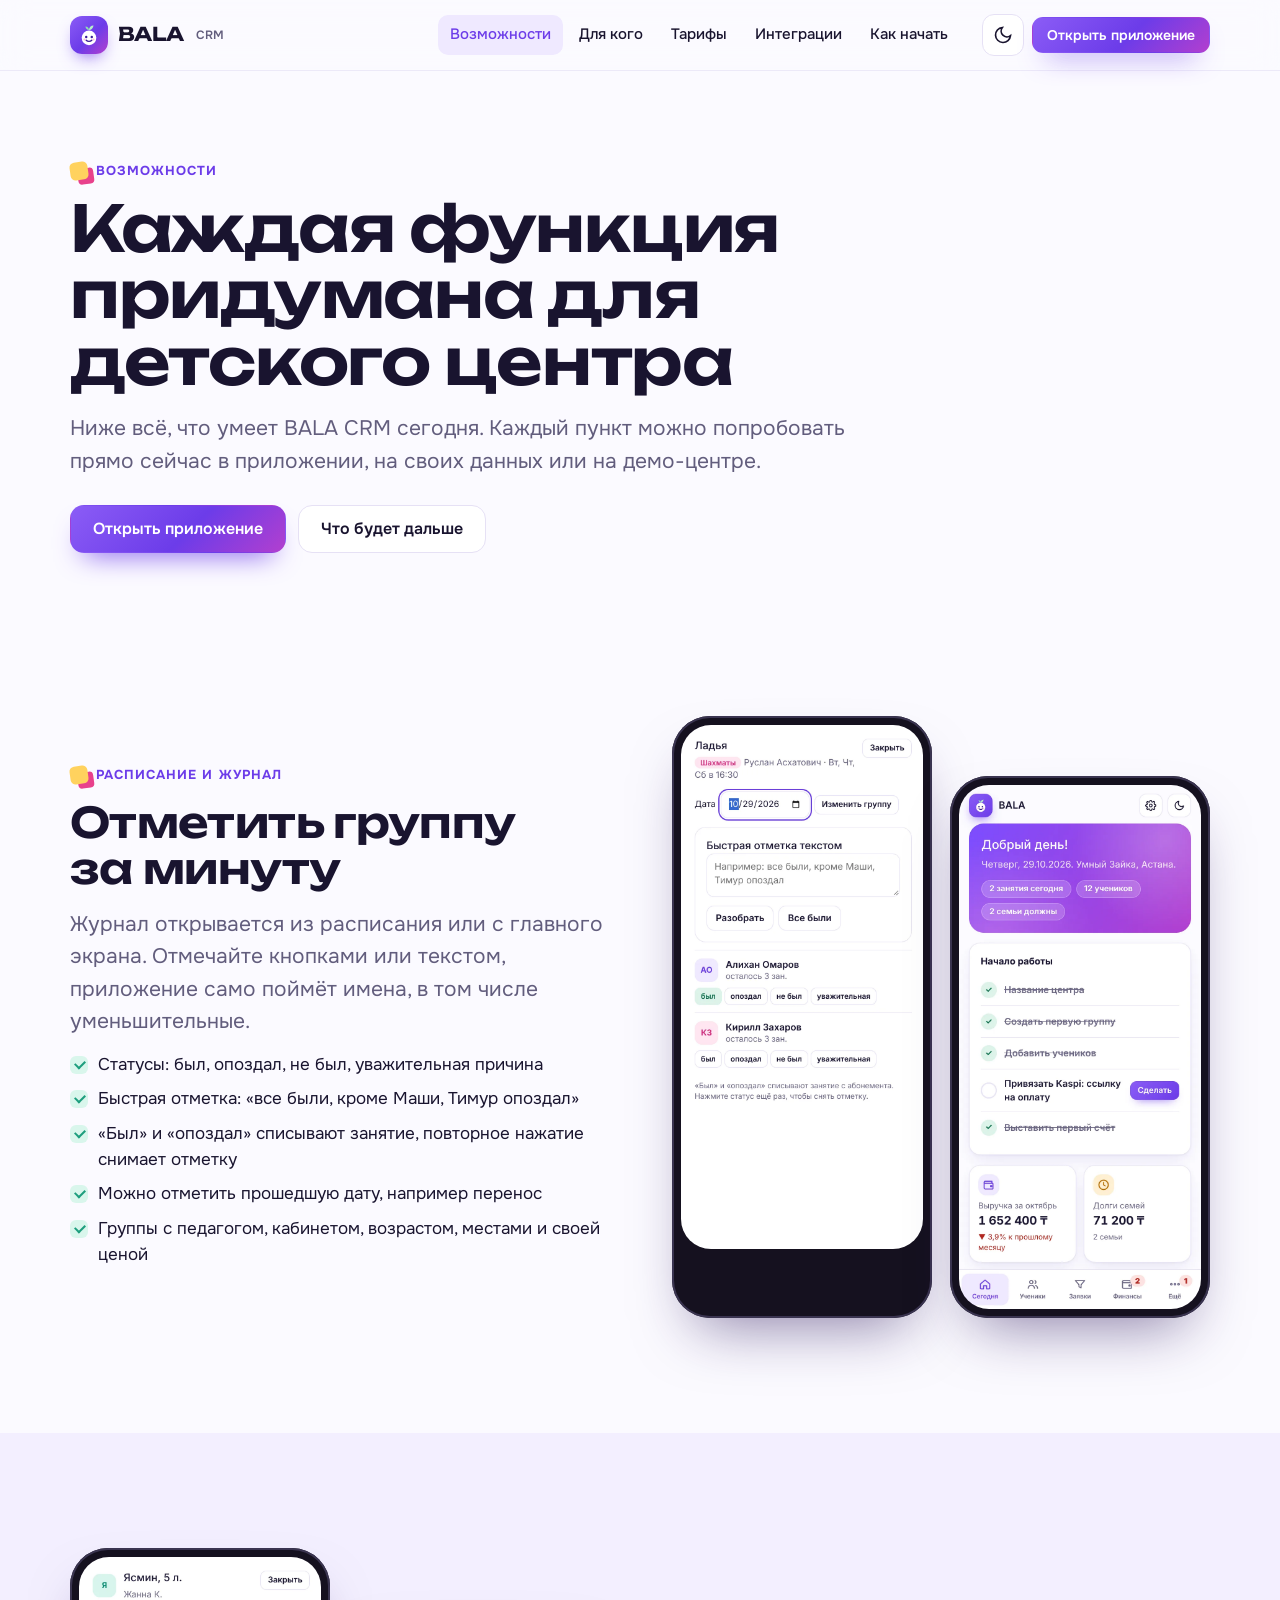
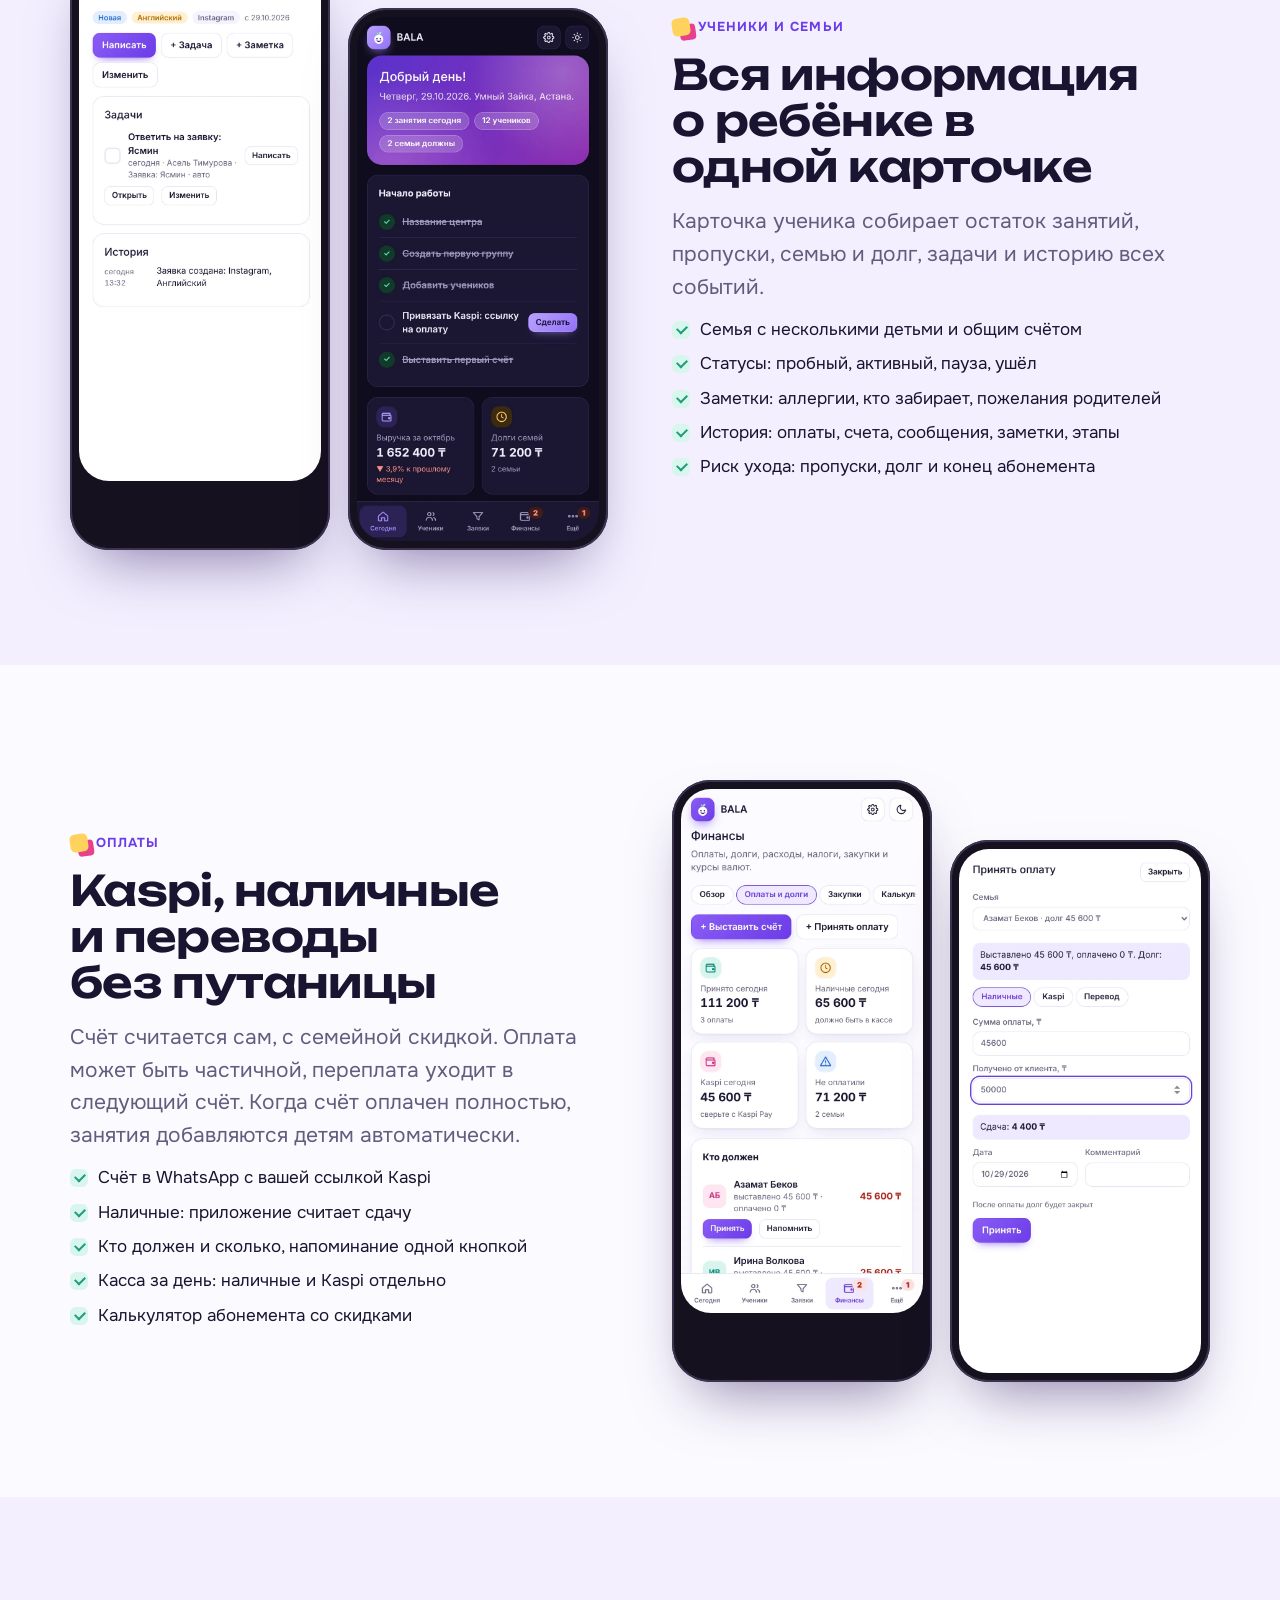
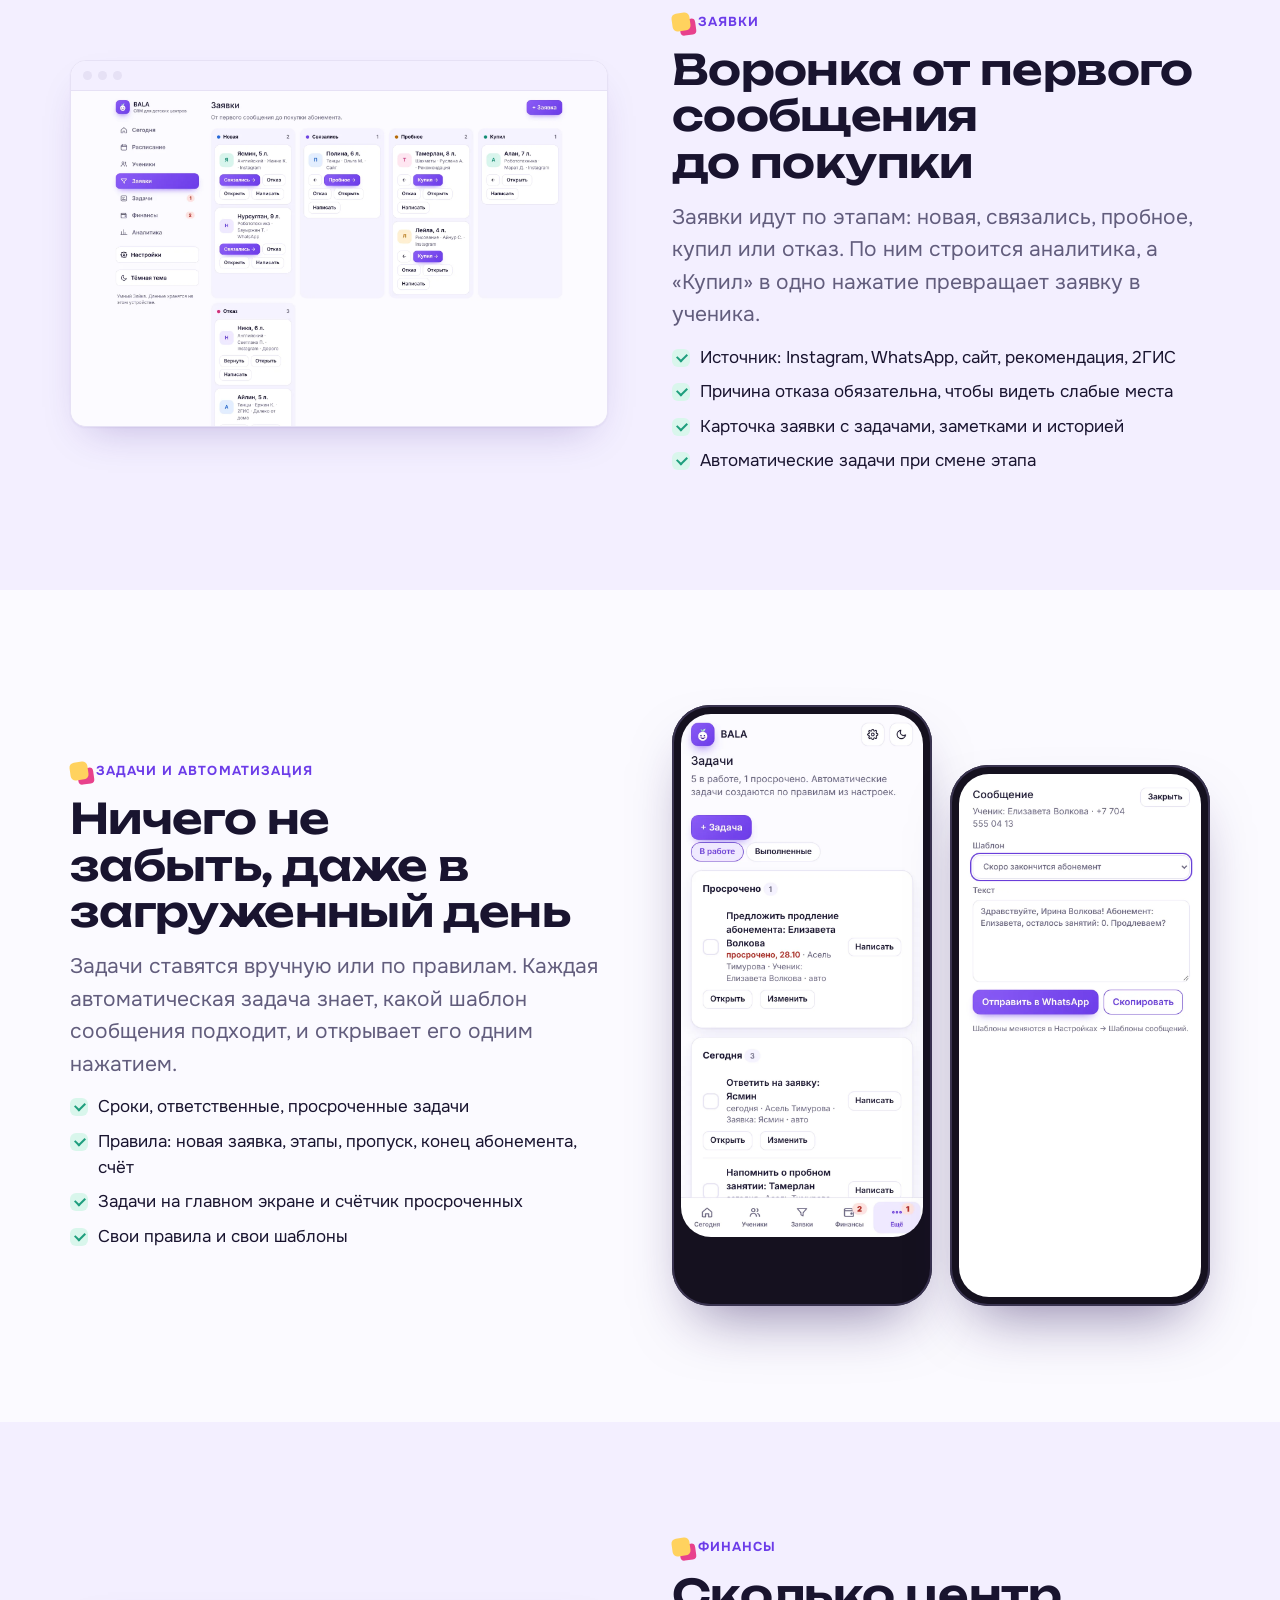
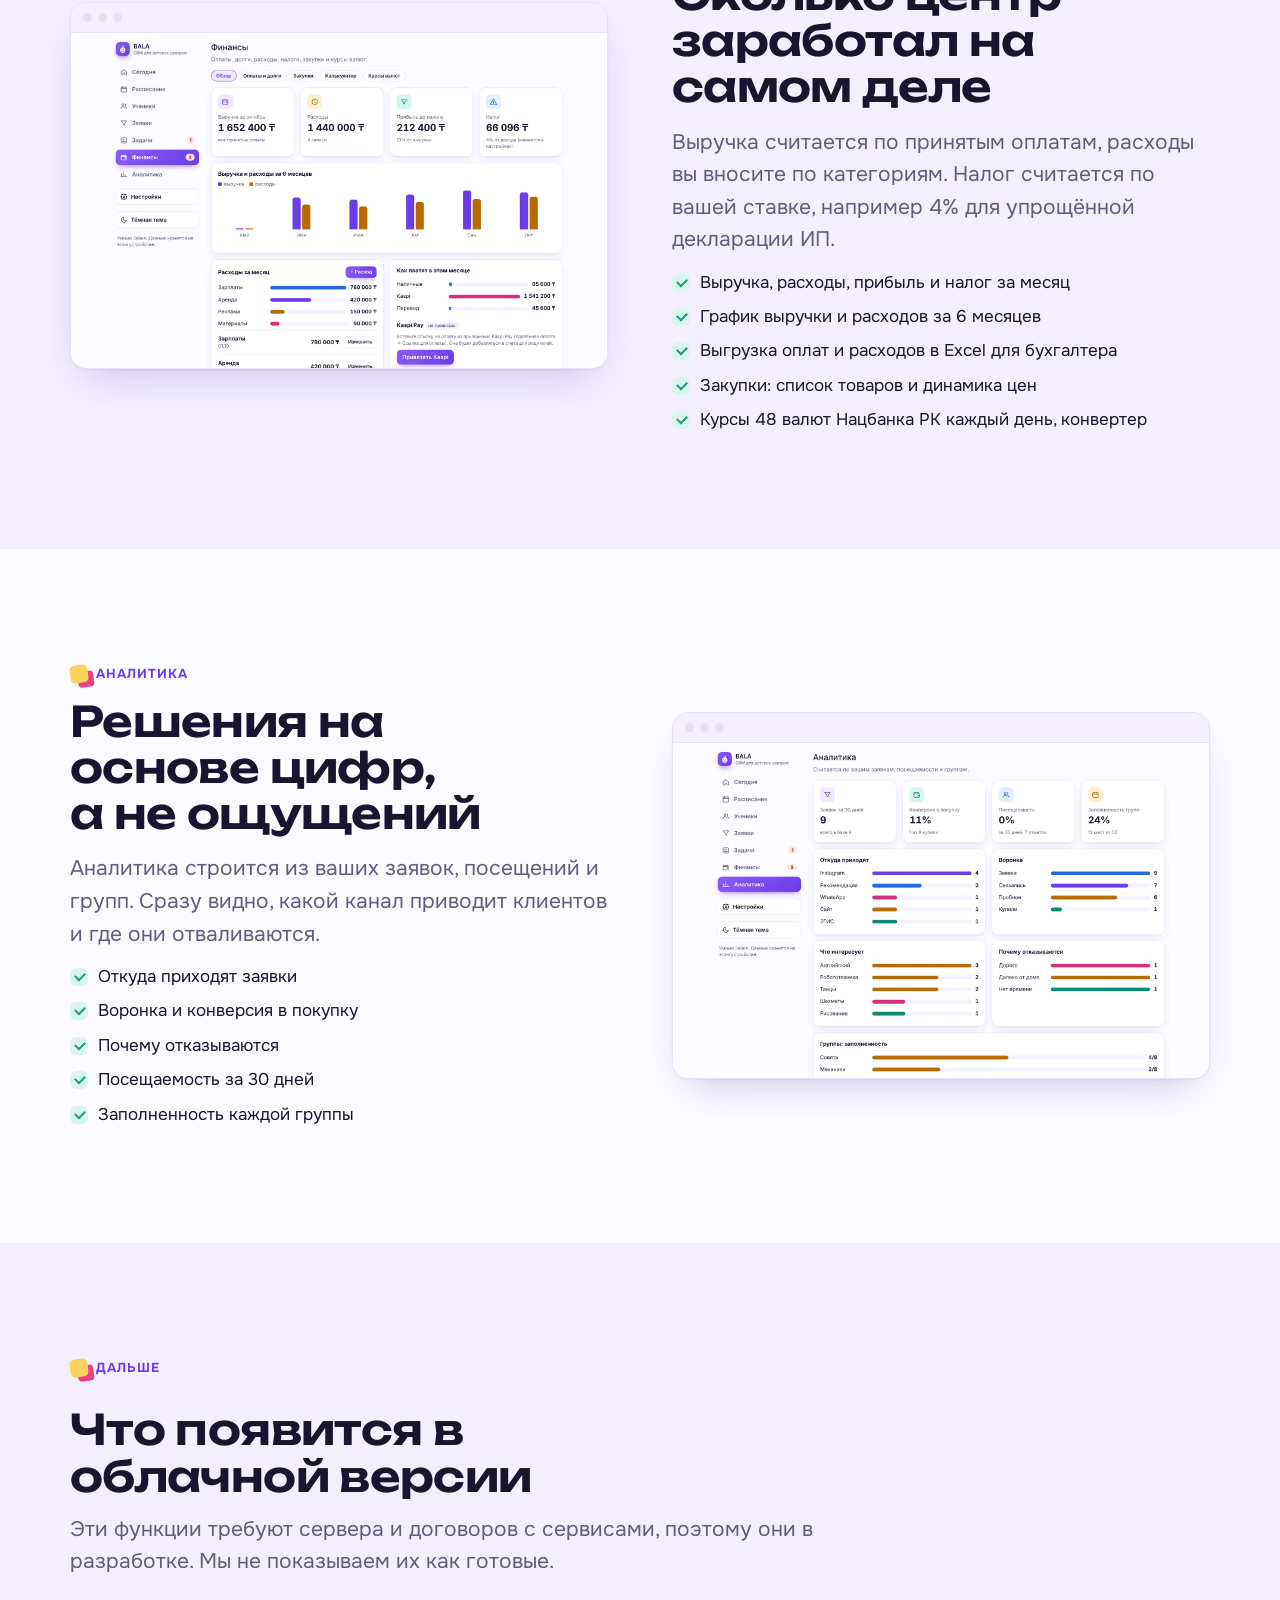
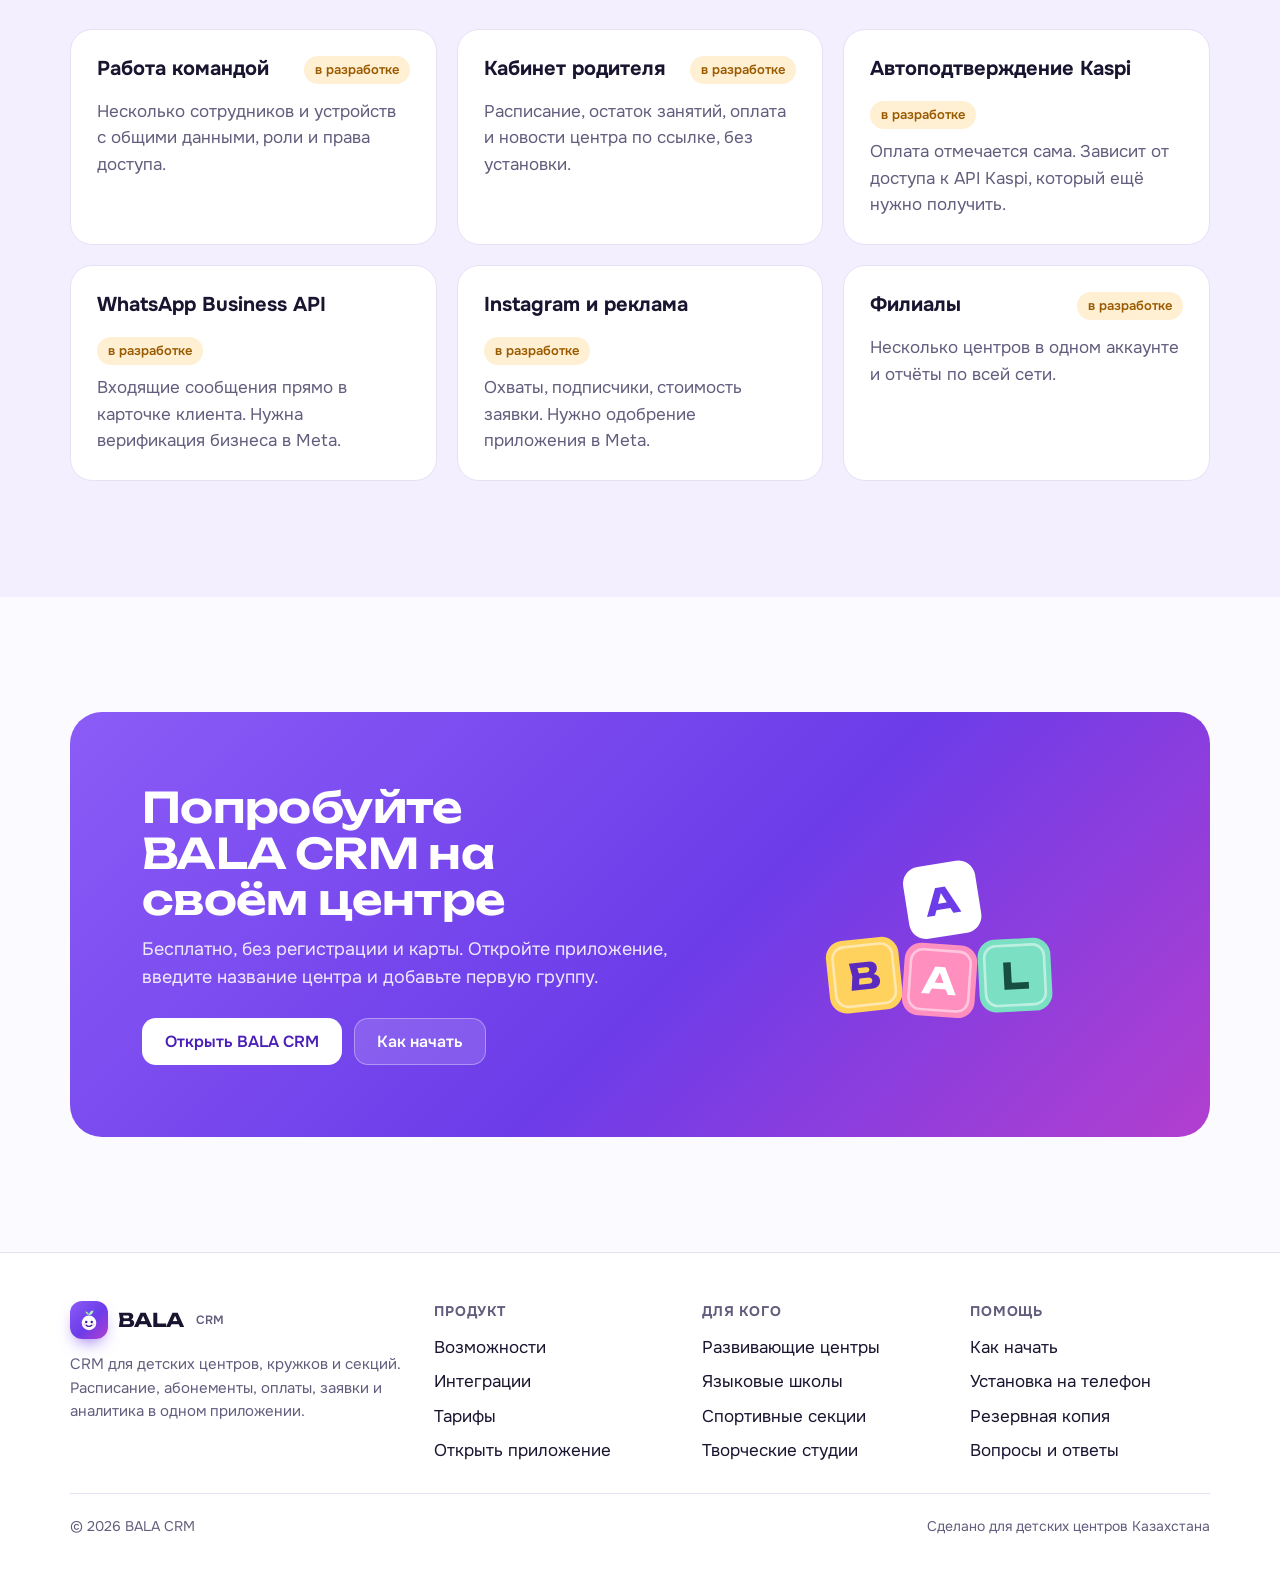
==== features.html @ ea08c50d "BALA CRM: сайт продукта и приложение для детских центров Co-Authored-By: Claude Opus 5.5 <noreply@an" ====
<!doctype html>
<html lang="ru">
<head>
<meta charset="utf-8">
<meta name="viewport" content="width=device-width, initial-scale=1, viewport-fit=cover">
<title>Возможности · BALA CRM</title>
<meta name="description" content="Журнал и расписание, абонементы, оплаты, заявки, задачи и автоматизация, финансы и аналитика для детских центров.">
<meta name="theme-color" content="#6C3CE9">
<meta property="og:title" content="Возможности · BALA CRM">
<meta property="og:description" content="Журнал и расписание, абонементы, оплаты, заявки, задачи и автоматизация, финансы и аналитика для детских центров.">
<meta property="og:image" content="assets/shots/desk-today.webp">
<link rel="icon" type="image/png" href="assets/favicon.png">
<link rel="apple-touch-icon" href="assets/apple-touch-icon.png">
<link rel="preconnect" href="https://fonts.googleapis.com">
<link rel="stylesheet" href="https://fonts.googleapis.com/css2?family=Onest:wght@400;500;600;700&family=Unbounded:wght@500;600;700&display=swap">
<link rel="stylesheet" href="assets/site.css?v=1">
<script src="assets/site.js?v=1"></script>
</head>
<body>
<header class="top"><div class="wrap">
  <a class="brand" href="index.html"><span class="mk"><svg viewBox="0 0 32 32" width="26" height="26" aria-hidden="true"><path d="M16 10c0-3.2 2.2-5.6 5.6-5.6-.5 3.3-2.7 5.6-5.6 5.6z" fill="#B6F2C9"/><path d="M16 10c0-2.6-1.8-4.4-4.4-4.4.4 2.6 2.2 4.4 4.4 4.4z" fill="#8FE3AE"/><circle cx="16" cy="19.5" r="9" fill="#fff"/><circle cx="12.6" cy="18.5" r="1.5" fill="#3B1D9A"/><circle cx="19.4" cy="18.5" r="1.5" fill="#3B1D9A"/><path d="M12.6 22.4c1.8 1.9 5 1.9 6.8 0" stroke="#3B1D9A" stroke-width="1.8" fill="none" stroke-linecap="round"/><circle cx="10.4" cy="21.6" r="1.3" fill="#FFB8D5"/><circle cx="21.6" cy="21.6" r="1.3" fill="#FFB8D5"/></svg></span>BALA <small>CRM</small></a>
  <nav class="nav" id="nav" aria-label="Разделы сайта"><a href="features.html" aria-current="page">Возможности</a><a href="solutions.html">Для кого</a><a href="pricing.html">Тарифы</a><a href="integrations.html">Интеграции</a><a href="start.html">Как начать</a></nav>
  <div class="actions">
    <button class="icon-btn" id="theme" aria-label="Тема"></button>
    <button class="icon-btn burger" id="burger" aria-label="Меню" aria-expanded="false" aria-controls="nav"><svg viewBox="0 0 24 24" width="22" height="22" fill="none" stroke="currentColor" stroke-width="2" stroke-linecap="round" stroke-linejoin="round" aria-hidden="true"><path d="M4 7h16M4 12h16M4 17h16"/></svg></button>
    <a class="btn pri sm" href="app/">Открыть приложение</a>
  </div>
</div></header>
<main>

<section class="page-hero"><div class="wrap"><span class="eyebrow">Возможности</span><h1>Каждая функция придумана для детского центра</h1>
<p class="lead">Ниже всё, что умеет BALA CRM сегодня. Каждый пункт можно попробовать прямо сейчас в приложении, на своих данных или на демо-центре.</p>
<div class="btns" style="margin-top:28px"><a class="btn pri" href="app/">Открыть приложение</a><a class="btn" href="#roadmap">Что будет дальше</a></div></div></section>
<section><div class="wrap"><div class="feature">
  <div><span class="eyebrow">Расписание и журнал</span><h2>Отметить группу за минуту</h2><p class="lead" style="margin-top:16px">Журнал открывается из расписания или с главного экрана. Отмечайте кнопками или текстом, приложение само поймёт имена, в том числе уменьшительные.</p><ul class="tick"><li>Статусы: был, опоздал, не был, уважительная причина</li><li>Быстрая отметка: «все были, кроме Маши, Тимур опоздал»</li><li>«Был» и «опоздал» списывают занятие, повторное нажатие снимает отметку</li><li>Можно отметить прошедшую дату, например перенос</li><li>Группы с педагогом, кабинетом, возрастом, местами и своей ценой</li></ul></div>
  <div class="media"><div class="phone"><img src="assets/shots/m-journal.webp" alt="Журнал занятия" loading="lazy" decoding="async"></div><div class="phone"><img src="assets/shots/m-today.webp" alt="Сегодня" loading="lazy" decoding="async"></div></div></div></div></section>
<section class="band"><div class="wrap"><div class="feature rev">
  <div><span class="eyebrow">Ученики и семьи</span><h2>Вся информация о ребёнке в одной карточке</h2><p class="lead" style="margin-top:16px">Карточка ученика собирает остаток занятий, пропуски, семью и долг, задачи и историю всех событий.</p><ul class="tick"><li>Семья с несколькими детьми и общим счётом</li><li>Статусы: пробный, активный, пауза, ушёл</li><li>Заметки: аллергии, кто забирает, пожелания родителей</li><li>История: оплаты, счета, сообщения, заметки, этапы</li><li>Риск ухода: пропуски, долг и конец абонемента</li></ul></div>
  <div class="media"><div class="phone"><img src="assets/shots/m-lead.webp" alt="Карточка" loading="lazy" decoding="async"></div><div class="phone"><img src="assets/shots/m-today-dark.webp" alt="Тёмная тема" loading="lazy" decoding="async"></div></div></div></div></section>
<section><div class="wrap"><div class="feature">
  <div><span class="eyebrow">Оплаты</span><h2>Kaspi, наличные и переводы без путаницы</h2><p class="lead" style="margin-top:16px">Счёт считается сам, с семейной скидкой. Оплата может быть частичной, переплата уходит в следующий счёт. Когда счёт оплачен полностью, занятия добавляются детям автоматически.</p><ul class="tick"><li>Счёт в WhatsApp с вашей ссылкой Kaspi</li><li>Наличные: приложение считает сдачу</li><li>Кто должен и сколько, напоминание одной кнопкой</li><li>Касса за день: наличные и Kaspi отдельно</li><li>Калькулятор абонемента со скидками</li></ul></div>
  <div class="media"><div class="phone"><img src="assets/shots/m-payments.webp" alt="Оплаты и долги" loading="lazy" decoding="async"></div><div class="phone"><img src="assets/shots/m-cash.webp" alt="Приём наличных" loading="lazy" decoding="async"></div></div></div></div></section>
<section class="band"><div class="wrap"><div class="feature rev">
  <div><span class="eyebrow">Заявки</span><h2>Воронка от первого сообщения до покупки</h2><p class="lead" style="margin-top:16px">Заявки идут по этапам: новая, связались, пробное, купил или отказ. По ним строится аналитика, а «Купил» в одно нажатие превращает заявку в ученика.</p><ul class="tick"><li>Источник: Instagram, WhatsApp, сайт, рекомендация, 2ГИС</li><li>Причина отказа обязательна, чтобы видеть слабые места</li><li>Карточка заявки с задачами, заметками и историей</li><li>Автоматические задачи при смене этапа</li></ul></div>
  <div class="media"><div class="browser"><div class="bar"><i></i><i></i><i></i></div><img src="assets/shots/desk-leads.webp" alt="Воронка заявок" loading="lazy" decoding="async"></div></div></div></div></section>
<section><div class="wrap"><div class="feature">
  <div><span class="eyebrow">Задачи и автоматизация</span><h2>Ничего не забыть, даже в загруженный день</h2><p class="lead" style="margin-top:16px">Задачи ставятся вручную или по правилам. Каждая автоматическая задача знает, какой шаблон сообщения подходит, и открывает его одним нажатием.</p><ul class="tick"><li>Сроки, ответственные, просроченные задачи</li><li>Правила: новая заявка, этапы, пропуск, конец абонемента, счёт</li><li>Задачи на главном экране и счётчик просроченных</li><li>Свои правила и свои шаблоны</li></ul></div>
  <div class="media"><div class="phone"><img src="assets/shots/m-tasks.webp" alt="Задачи" loading="lazy" decoding="async"></div><div class="phone"><img src="assets/shots/m-message.webp" alt="Шаблон сообщения" loading="lazy" decoding="async"></div></div></div></div></section>
<section class="band"><div class="wrap"><div class="feature rev">
  <div><span class="eyebrow">Финансы</span><h2>Сколько центр заработал на самом деле</h2><p class="lead" style="margin-top:16px">Выручка считается по принятым оплатам, расходы вы вносите по категориям. Налог считается по вашей ставке, например 4% для упрощённой декларации ИП.</p><ul class="tick"><li>Выручка, расходы, прибыль и налог за месяц</li><li>График выручки и расходов за 6 месяцев</li><li>Выгрузка оплат и расходов в Excel для бухгалтера</li><li>Закупки: список товаров и динамика цен</li><li>Курсы 48 валют Нацбанка РК каждый день, конвертер</li></ul></div>
  <div class="media"><div class="browser"><div class="bar"><i></i><i></i><i></i></div><img src="assets/shots/desk-finance.webp" alt="Финансы" loading="lazy" decoding="async"></div></div></div></div></section>
<section><div class="wrap"><div class="feature">
  <div><span class="eyebrow">Аналитика</span><h2>Решения на основе цифр, а не ощущений</h2><p class="lead" style="margin-top:16px">Аналитика строится из ваших заявок, посещений и групп. Сразу видно, какой канал приводит клиентов и где они отваливаются.</p><ul class="tick"><li>Откуда приходят заявки</li><li>Воронка и конверсия в покупку</li><li>Почему отказываются</li><li>Посещаемость за 30 дней</li><li>Заполненность каждой группы</li></ul></div>
  <div class="media"><div class="browser"><div class="bar"><i></i><i></i><i></i></div><img src="assets/shots/desk-analytics.webp" alt="Аналитика" loading="lazy" decoding="async"></div></div></div></div></section>

<section class="band" id="roadmap"><div class="wrap">
  <div class="sec-head"><span class="eyebrow">Дальше</span><h2>Что появится в облачной версии</h2><p class="lead">Эти функции требуют сервера и договоров с сервисами, поэтому они в разработке. Мы не показываем их как готовые.</p></div>
  <div class="grid g3">
    <div class="card"><div class="status-row"><h3>Работа командой</h3><span class="chip soon">в разработке</span></div><p>Несколько сотрудников и устройств с общими данными, роли и права доступа.</p></div><div class="card"><div class="status-row"><h3>Кабинет родителя</h3><span class="chip soon">в разработке</span></div><p>Расписание, остаток занятий, оплата и новости центра по ссылке, без установки.</p></div><div class="card"><div class="status-row"><h3>Автоподтверждение Kaspi</h3><span class="chip soon">в разработке</span></div><p>Оплата отмечается сама. Зависит от доступа к API Kaspi, который ещё нужно получить.</p></div><div class="card"><div class="status-row"><h3>WhatsApp Business API</h3><span class="chip soon">в разработке</span></div><p>Входящие сообщения прямо в карточке клиента. Нужна верификация бизнеса в Meta.</p></div><div class="card"><div class="status-row"><h3>Instagram и реклама</h3><span class="chip soon">в разработке</span></div><p>Охваты, подписчики, стоимость заявки. Нужно одобрение приложения в Meta.</p></div><div class="card"><div class="status-row"><h3>Филиалы</h3><span class="chip soon">в разработке</span></div><p>Несколько центров в одном аккаунте и отчёты по всей сети.</p></div>
  </div>
</div></section>
<section><div class="wrap"><div class="cta">
  <div><h2>Попробуйте BALA CRM на своём центре</h2><p>Бесплатно, без регистрации и карты. Откройте приложение, введите название центра и добавьте первую группу.</p><div class="btns" style="margin-top:26px"><a class="btn" href="app/">Открыть BALA CRM</a><a class="btn ghost" href="start.html">Как начать</a></div></div>
  <svg viewBox="0 0 200 150" aria-hidden="true"><g transform="translate(16 86) rotate(-6 28 28)"><rect width="56" height="56" rx="13" fill="#FFD25E"/><rect x="5" y="5" width="46" height="46" rx="9" fill="none" stroke="rgba(255,255,255,.5)" stroke-width="2"/><text x="28" y="39" text-anchor="middle" font-family="Unbounded, Onest, system-ui, sans-serif" font-weight="700" font-size="28" fill="#5B2BC0">B</text></g><g transform="translate(74 90) rotate(4 28 28)"><rect width="56" height="56" rx="13" fill="#FF8FBF"/><rect x="5" y="5" width="46" height="46" rx="9" fill="none" stroke="rgba(255,255,255,.5)" stroke-width="2"/><text x="28" y="39" text-anchor="middle" font-family="Unbounded, Onest, system-ui, sans-serif" font-weight="700" font-size="28" fill="#ffffff">A</text></g><g transform="translate(132 86) rotate(-3 28 28)"><rect width="56" height="56" rx="13" fill="#7BE0C3"/><rect x="5" y="5" width="46" height="46" rx="9" fill="none" stroke="rgba(255,255,255,.5)" stroke-width="2"/><text x="28" y="39" text-anchor="middle" font-family="Unbounded, Onest, system-ui, sans-serif" font-weight="700" font-size="28" fill="#164E40">L</text></g><g transform="translate(76 28) rotate(-9 28 28)"><rect width="56" height="56" rx="13" fill="#ffffff"/><rect x="5" y="5" width="46" height="46" rx="9" fill="none" stroke="rgba(255,255,255,.5)" stroke-width="2"/><text x="28" y="39" text-anchor="middle" font-family="Unbounded, Onest, system-ui, sans-serif" font-weight="700" font-size="28" fill="#6C3CE9">A</text></g></svg>
</div></div></section>

</main>
<footer><div class="wrap">
  <div><a class="brand" href="index.html"><span class="mk"><svg viewBox="0 0 32 32" width="26" height="26" aria-hidden="true"><path d="M16 10c0-3.2 2.2-5.6 5.6-5.6-.5 3.3-2.7 5.6-5.6 5.6z" fill="#B6F2C9"/><path d="M16 10c0-2.6-1.8-4.4-4.4-4.4.4 2.6 2.2 4.4 4.4 4.4z" fill="#8FE3AE"/><circle cx="16" cy="19.5" r="9" fill="#fff"/><circle cx="12.6" cy="18.5" r="1.5" fill="#3B1D9A"/><circle cx="19.4" cy="18.5" r="1.5" fill="#3B1D9A"/><path d="M12.6 22.4c1.8 1.9 5 1.9 6.8 0" stroke="#3B1D9A" stroke-width="1.8" fill="none" stroke-linecap="round"/><circle cx="10.4" cy="21.6" r="1.3" fill="#FFB8D5"/><circle cx="21.6" cy="21.6" r="1.3" fill="#FFB8D5"/></svg></span>BALA <small>CRM</small></a>
    <p class="muted" style="margin-top:14px;max-width:36ch;font-size:15px">CRM для детских центров, кружков и секций. Расписание, абонементы, оплаты, заявки и аналитика в одном приложении.</p></div>
  <div><h4>Продукт</h4><ul><li><a href="features.html">Возможности</a></li><li><a href="integrations.html">Интеграции</a></li><li><a href="pricing.html">Тарифы</a></li><li><a href="app/">Открыть приложение</a></li></ul></div>
  <div><h4>Для кого</h4><ul><li><a href="solutions.html#centers">Развивающие центры</a></li><li><a href="solutions.html#lang">Языковые школы</a></li><li><a href="solutions.html#sport">Спортивные секции</a></li><li><a href="solutions.html#art">Творческие студии</a></li></ul></div>
  <div><h4>Помощь</h4><ul><li><a href="start.html">Как начать</a></li><li><a href="start.html#install">Установка на телефон</a></li><li><a href="start.html#backup">Резервная копия</a></li><li><a href="pricing.html#faq">Вопросы и ответы</a></li></ul></div>
  <div class="copy"><span>© <span id="year">2026</span> BALA CRM</span><span>Сделано для детских центров Казахстана</span></div>
</div></footer>
</body>
</html>
---- assets/site.css ----
/* BALA CRM — сайт. Слои: токены → основа → шапка → секции → компоненты → страницы */
:root {
  --bg: #FBFAFF; --bg2: #F3EFFF; --surface: #FFFFFF; --ink: #19142F; --muted: #625D7D; --line: #E6E1F5;
  --accent: #6C3CE9; --accent2: #8B5CF6; --accent-ink: #FFFFFF; --accent-soft: #EFE9FF;
  --sun: #FFD25E; --sun-s: #FFF3CC; --pink: #E8418C; --pink-s: #FFE4F0; --mint: #1E9E7E; --mint-s: #D9F6EC; --sky: #2C6FE0; --sky-s: #E2EDFF;
  --good: #11704F; --good-bg: #DCF3E8; --warn: #9A5B00; --warn-bg: #FFF0D3;
  --grad: linear-gradient(135deg, #8B5CF6, #6C3CE9 55%, #B23FCF);
  --shadow: 0 1px 2px rgba(60, 30, 140, .06), 0 18px 40px -18px rgba(60, 30, 140, .28);
  --f-display: "Unbounded", "Onest", system-ui, sans-serif;
  --f-body: "Onest", system-ui, -apple-system, "Segoe UI", sans-serif;
  --wrap: 1180px; --r: 22px;
}
@media (prefers-color-scheme: dark) {
  :root:not([data-theme="light"]) {
    --bg: #0E0B1B; --bg2: #161229; --surface: #1A1631; --ink: #F1EEFF; --muted: #A49FC4; --line: #2E2852;
    --accent: #A88BFF; --accent2: #B9A2FF; --accent-ink: #130A33; --accent-soft: #2A2152;
    --sun: #FFD25E; --sun-s: #3A2E10; --pink: #FF86B8; --pink-s: #40192F; --mint: #55DDC0; --mint-s: #0F3A33; --sky: #7DB0FF; --sky-s: #172B52;
    --good: #5ADBA8; --good-bg: #123A2B; --warn: #FFC565; --warn-bg: #3B2A0E; --shadow: 0 18px 40px -20px rgba(0, 0, 0, .7);
    color-scheme: dark;
  }
}
:root[data-theme="dark"] {
  --bg: #0E0B1B; --bg2: #161229; --surface: #1A1631; --ink: #F1EEFF; --muted: #A49FC4; --line: #2E2852;
  --accent: #A88BFF; --accent2: #B9A2FF; --accent-ink: #130A33; --accent-soft: #2A2152;
  --sun: #FFD25E; --sun-s: #3A2E10; --pink: #FF86B8; --pink-s: #40192F; --mint: #55DDC0; --mint-s: #0F3A33; --sky: #7DB0FF; --sky-s: #172B52;
  --good: #5ADBA8; --good-bg: #123A2B; --warn: #FFC565; --warn-bg: #3B2A0E; --shadow: 0 18px 40px -20px rgba(0, 0, 0, .7);
  color-scheme: dark;
}
* { box-sizing: border-box; }
html { -webkit-text-size-adjust: 100%; scroll-behavior: smooth; }
@media (prefers-reduced-motion: reduce) { html { scroll-behavior: auto; } * { animation: none !important; transition: none !important; } }
body { margin: 0; background: var(--bg); color: var(--ink); font-family: var(--f-body); font-size: 17px; line-height: 1.55; }
img { max-width: 100%; display: block; }
a { color: var(--accent); }
:focus-visible { outline: 2px solid var(--accent); outline-offset: 3px; border-radius: 6px; }
[hidden] { display: none !important; }
.wrap { max-width: var(--wrap); margin: 0 auto; padding-left: max(20px, env(safe-area-inset-left, 0px)); padding-right: max(20px, env(safe-area-inset-right, 0px)); }
h1, h2, h3 { text-wrap: balance; margin: 0; }
h1 { font-family: var(--f-display); font-weight: 600; font-size: clamp(34px, 5.4vw, 64px); line-height: 1.04; letter-spacing: -.02em; }
h2 { font-family: var(--f-display); font-weight: 600; font-size: clamp(26px, 3.4vw, 42px); line-height: 1.1; letter-spacing: -.015em; }
h3 { font-size: 20px; line-height: 1.25; }
p { margin: 0; }
.lead { font-size: clamp(18px, 1.7vw, 21px); color: var(--muted); max-width: 60ch; }
.eyebrow { display: inline-flex; align-items: center; gap: 8px; font-size: 13px; font-weight: 700; letter-spacing: .08em; text-transform: uppercase; color: var(--accent); margin-bottom: 14px; }
.eyebrow::before { content: ""; width: 18px; height: 18px; border-radius: 5px; background: var(--sun); box-shadow: 6px 6px 0 -1px var(--pink); transform: rotate(-8deg); }
.muted { color: var(--muted); }

/* ---------- кнопки ---------- */
.btn { display: inline-flex; align-items: center; justify-content: center; gap: 8px; padding: 13px 22px; border-radius: 14px; font: 600 16px/1.2 var(--f-body); text-decoration: none; border: 1px solid var(--line); background: var(--surface); color: var(--ink); cursor: pointer; transition: transform .15s, box-shadow .15s, border-color .15s; }
.btn:hover { border-color: var(--accent); transform: translateY(-1px); }
.btn.pri { background: var(--grad); color: #fff; border-color: transparent; box-shadow: 0 14px 28px -14px #6C3CE9; }
.btn.pri:hover { box-shadow: 0 18px 34px -14px #6C3CE9; }
.btn.sm { padding: 9px 14px; font-size: 14px; border-radius: 11px; }
.btns { display: flex; gap: 12px; flex-wrap: wrap; }

/* ---------- шапка ---------- */
body::before { content: ""; position: fixed; inset: 0 0 auto; height: env(safe-area-inset-top, 0px); background: var(--bg); z-index: 60; }
.top { position: sticky; top: env(safe-area-inset-top, 0px); z-index: 50; background: color-mix(in srgb, var(--bg) 82%, transparent); backdrop-filter: saturate(1.4) blur(14px); -webkit-backdrop-filter: saturate(1.4) blur(14px); border-bottom: 1px solid color-mix(in srgb, var(--line) 70%, transparent); }
.top .wrap { display: flex; align-items: center; gap: 22px; height: 70px; }
.brand { display: flex; align-items: center; gap: 10px; text-decoration: none; color: var(--ink); font-family: var(--f-display); font-weight: 700; font-size: 19px; letter-spacing: -.01em; }
.brand .mk { width: 38px; height: 38px; border-radius: 12px; background: var(--grad); display: grid; place-items: center; box-shadow: 0 8px 18px -8px #6C3CE9; }
.brand small { font-family: var(--f-body); font-weight: 600; font-size: 12px; color: var(--muted); margin-left: 2px; }
.nav { display: flex; gap: 4px; margin-left: auto; }
.nav a { text-decoration: none; color: var(--ink); font-weight: 500; font-size: 15px; padding: 8px 12px; border-radius: 10px; }
.nav a:hover, .nav a[aria-current="page"] { background: var(--accent-soft); color: var(--accent); }
.top .actions { display: flex; gap: 8px; align-items: center; }
.icon-btn { width: 42px; height: 42px; border-radius: 12px; border: 1px solid var(--line); background: var(--surface); color: var(--ink); display: grid; place-items: center; cursor: pointer; padding: 0; }
.burger { display: none; }
@media (max-width: 980px) {
  .nav { position: fixed; inset: calc(70px + env(safe-area-inset-top, 0px)) 0 auto 0; background: var(--bg); flex-direction: column; padding: 12px max(20px, env(safe-area-inset-right, 0px)) 20px max(20px, env(safe-area-inset-left, 0px)); border-bottom: 1px solid var(--line); box-shadow: var(--shadow); display: none; }
  .nav.open { display: flex; }
  .nav a { font-size: 18px; padding: 12px; }
  .burger { display: grid; }
  .top .actions .btn { display: none; }
  .top .actions { margin-left: auto; }
}

/* ---------- секции ---------- */
section { padding-block: clamp(64px, 9vw, 120px); }
.sec-head { display: grid; gap: 14px; margin-bottom: clamp(32px, 4vw, 52px); max-width: 760px; }
.sec-head.center { margin-inline: auto; text-align: center; justify-items: center; }
.band { background: var(--bg2); }
.grid { display: grid; gap: 20px; }
.g2 { grid-template-columns: repeat(auto-fit, minmax(min(100%, 420px), 1fr)); }
.g3 { grid-template-columns: repeat(auto-fit, minmax(min(100%, 300px), 1fr)); }
.g4 { grid-template-columns: repeat(auto-fit, minmax(min(100%, 230px), 1fr)); }
.card { background: var(--surface); border: 1px solid var(--line); border-radius: var(--r); padding: 26px; min-width: 0; }
.card.lift { box-shadow: var(--shadow); border-color: transparent; }
.card p { color: var(--muted); }
.card h3 { margin-bottom: 8px; }
.ic { width: 48px; height: 48px; border-radius: 15px; display: grid; place-items: center; margin-bottom: 18px; background: var(--s, var(--accent-soft)); color: var(--c, var(--accent)); }
.t-sun { --s: var(--sun-s); --c: #B07800; } .t-pink { --s: var(--pink-s); --c: var(--pink); } .t-mint { --s: var(--mint-s); --c: var(--mint); } .t-sky { --s: var(--sky-s); --c: var(--sky); } .t-vio { --s: var(--accent-soft); --c: var(--accent); }
:root[data-theme="dark"] .t-sun { --c: var(--sun); }
@media (prefers-color-scheme: dark) { :root:not([data-theme="light"]) .t-sun { --c: var(--sun); } }
.tick { list-style: none; padding: 0; margin: 14px 0 0; display: grid; gap: 8px; }
.tick li { padding-left: 28px; position: relative; color: var(--ink); }
.tick li::before { content: ""; position: absolute; left: 0; top: 4px; width: 18px; height: 18px; border-radius: 6px; background: var(--mint-s); }
.tick li::after { content: ""; position: absolute; left: 5px; top: 8px; width: 8px; height: 5px; border-left: 2px solid var(--mint); border-bottom: 2px solid var(--mint); transform: rotate(-45deg); }
.chip { display: inline-flex; align-items: center; gap: 6px; font-size: 13px; font-weight: 600; padding: 4px 11px; border-radius: 99px; background: var(--accent-soft); color: var(--accent); }
.chip.now { background: var(--good-bg); color: var(--good); }
.chip.soon { background: var(--warn-bg); color: var(--warn); }

/* ---------- герой ---------- */
.hero { padding-block: clamp(40px, 6vw, 80px) clamp(56px, 8vw, 110px); position: relative; overflow: hidden; }
.hero::before { content: ""; position: absolute; inset: -20% -10% auto auto; width: 70vw; height: 70vw; max-width: 900px; max-height: 900px; background: radial-gradient(circle, color-mix(in srgb, var(--accent2) 22%, transparent), transparent 62%); pointer-events: none; }
.hero .wrap { display: grid; grid-template-columns: minmax(0, 1fr) minmax(0, 1.08fr); gap: clamp(28px, 4vw, 56px); align-items: center; position: relative; }
.hero h1 em { font-style: normal; background: var(--grad); -webkit-background-clip: text; background-clip: text; color: transparent; }
.hero .lead { margin: 22px 0 30px; }
.hero .note { margin-top: 18px; font-size: 14px; color: var(--muted); display: flex; gap: 16px; flex-wrap: wrap; }
.hero .note span::before { content: "✓ "; color: var(--mint); font-weight: 800; }
.stage { position: relative; min-height: 420px; }
.browser { border-radius: 16px; overflow: hidden; background: var(--surface); box-shadow: var(--shadow); border: 1px solid var(--line); }
.browser .bar { height: 30px; display: flex; gap: 6px; align-items: center; padding: 0 12px; background: var(--bg2); border-bottom: 1px solid var(--line); }
.browser .bar i { width: 9px; height: 9px; border-radius: 50%; background: var(--line); }
.phone { width: 100%; max-width: 280px; border-radius: 38px; padding: 9px; background: #15111F; box-shadow: 0 30px 60px -24px rgba(40, 20, 90, .55), inset 0 0 0 2px #3A3450; }
.phone img { border-radius: 30px; aspect-ratio: 390 / 844; object-fit: cover; object-position: top; width: 100%; }
.stage .phone { position: absolute; right: -6px; bottom: -40px; width: 38%; min-width: 170px; }
.stage .blocks { position: absolute; left: -26px; bottom: -48px; width: 150px; }
@media (max-width: 900px) {
  .hero .wrap { grid-template-columns: minmax(0, 1fr); }
  .stage { min-height: 0; margin-bottom: 40px; }
  .stage .blocks { width: 110px; left: -8px; bottom: -40px; }
}
.float { animation: float 6s ease-in-out infinite; }
@keyframes float { 50% { transform: translateY(-8px); } }

/* ---------- полоса фактов ---------- */
.facts { border-block: 1px solid var(--line); background: var(--surface); }
.facts .wrap { display: grid; grid-template-columns: repeat(auto-fit, minmax(min(100%, 200px), 1fr)); gap: 0; }
.fact { padding: 24px 20px; border-left: 1px solid var(--line); }
.fact:first-child { border-left: 0; }
.fact b { display: block; font-family: var(--f-display); font-size: 22px; font-weight: 600; margin-bottom: 4px; }
.fact span { color: var(--muted); font-size: 14px; }
@media (max-width: 700px) { .fact { border-left: 0; border-top: 1px solid var(--line); } .fact:first-child { border-top: 0; } }

/* ---------- было → стало ---------- */
.pain { display: grid; grid-template-columns: minmax(0, 1fr) 40px minmax(0, 1fr); gap: 14px; align-items: center; padding: 18px 0; border-top: 1px solid var(--line); }
.pain:first-of-type { border-top: 0; }
.pain .was { color: var(--muted); text-decoration: line-through; text-decoration-color: color-mix(in srgb, var(--pink) 60%, transparent); }
.pain .arr { width: 40px; height: 40px; border-radius: 12px; background: var(--accent-soft); color: var(--accent); display: grid; place-items: center; font-weight: 800; }
.pain .now { font-weight: 600; }
@media (max-width: 640px) { .pain { grid-template-columns: minmax(0, 1fr); gap: 6px; } .pain .arr { display: none; } .pain .now::before { content: "→ "; color: var(--accent); } }

/* ---------- разворот функции ---------- */
.feature { display: grid; grid-template-columns: minmax(0, 1fr) minmax(0, 1fr); gap: clamp(28px, 5vw, 72px); align-items: center; }
.feature + .feature { margin-top: clamp(64px, 8vw, 110px); }
.feature.rev .media { order: -1; }
.feature .media { display: flex; justify-content: center; gap: 18px; position: relative; }
.feature .media .phone { max-width: 270px; }
.feature .media .phone + .phone { margin-top: 60px; }
@media (max-width: 860px) { .feature { grid-template-columns: minmax(0, 1fr); } .feature.rev .media { order: 0; } .feature .media .phone { max-width: 46%; } }

/* ---------- день администратора ---------- */
.day { display: grid; gap: 0; counter-reset: d; }
.day li { list-style: none; display: grid; grid-template-columns: 86px minmax(0, 1fr); gap: 18px; padding: 18px 0; border-top: 1px dashed var(--line); }
.day li:first-child { border-top: 0; }
.day time { font-family: var(--f-display); font-weight: 600; font-size: 18px; color: var(--accent); font-variant-numeric: tabular-nums; }
.day b { display: block; margin-bottom: 2px; }
.day span { color: var(--muted); }

/* ---------- автоматизация ---------- */
.rule { display: grid; grid-template-columns: minmax(0, 1fr) auto minmax(0, 1fr); gap: 14px; align-items: center; background: var(--surface); border: 1px solid var(--line); border-radius: 18px; padding: 16px 18px; }
.rule + .rule { margin-top: 12px; }
.rule .when { font-weight: 600; }
.rule .when small, .rule .then small { display: block; font-weight: 600; font-size: 11px; letter-spacing: .08em; text-transform: uppercase; color: var(--muted); margin-bottom: 2px; }
.rule .go { width: 36px; height: 36px; border-radius: 50%; background: var(--grad); color: #fff; display: grid; place-items: center; font-weight: 800; }
@media (max-width: 640px) { .rule { grid-template-columns: minmax(0, 1fr); } .rule .go { transform: rotate(90deg); } }

/* ---------- галерея ---------- */
.gallery { display: flex; gap: 22px; overflow-x: auto; padding: 8px 4px 28px; scroll-snap-type: x mandatory; scrollbar-width: thin; }
.gallery figure { margin: 0; flex: none; width: min(250px, 64vw); scroll-snap-align: start; }
.gallery figure .phone { max-width: none; }
.gallery figcaption { text-align: center; font-weight: 600; margin-top: 14px; font-size: 15px; }

/* ---------- тарифы ---------- */
.plans { display: grid; grid-template-columns: repeat(auto-fit, minmax(min(100%, 290px), 1fr)); gap: 20px; align-items: stretch; }
.plan { display: flex; flex-direction: column; gap: 14px; }
.plan.hot { border: 2px solid var(--accent); box-shadow: var(--shadow); position: relative; }
.plan .price { font-family: var(--f-display); font-size: 36px; font-weight: 600; letter-spacing: -.02em; }
.plan .price small { font-family: var(--f-body); font-size: 15px; font-weight: 500; color: var(--muted); }
.plan .tick { margin-top: 0; flex: 1; }
.tblw { overflow-x: auto; border: 1px solid var(--line); border-radius: var(--r); background: var(--surface); }
table { width: 100%; border-collapse: collapse; min-width: 620px; font-size: 15px; }
th, td { padding: 14px 18px; text-align: left; border-top: 1px solid var(--line); }
thead th { border-top: 0; background: var(--bg2); font-size: 13px; letter-spacing: .04em; text-transform: uppercase; color: var(--muted); }
td.c, th.c { text-align: center; }
.yes { color: var(--mint); font-weight: 800; } .no { color: var(--muted); }

/* ---------- FAQ ---------- */
.faq { display: grid; gap: 12px; max-width: 860px; }
.faq details { background: var(--surface); border: 1px solid var(--line); border-radius: 18px; padding: 0 22px; }
.faq summary { cursor: pointer; font-weight: 600; padding: 20px 0; list-style: none; display: flex; justify-content: space-between; gap: 14px; }
.faq summary::-webkit-details-marker { display: none; }
.faq summary::after { content: "+"; font-size: 22px; line-height: 1; color: var(--accent); }
.faq details[open] summary::after { content: "−"; }
.faq details p { padding-bottom: 20px; color: var(--muted); }

/* ---------- CTA ---------- */
.cta { border-radius: 32px; padding: clamp(36px, 6vw, 72px); background: var(--grad); color: #fff; display: grid; grid-template-columns: minmax(0, 1.4fr) minmax(0, 1fr); gap: 30px; align-items: center; position: relative; overflow: hidden; }
.cta h2 { color: #fff; }
.cta p { color: rgba(255, 255, 255, .88); margin-top: 14px; font-size: 18px; }
.cta .btn { background: #fff; color: #4A1FB8; border-color: transparent; }
.cta .btn.ghost { background: rgba(255, 255, 255, .14); color: #fff; border-color: rgba(255, 255, 255, .35); }
.cta svg { width: 100%; max-width: 260px; justify-self: center; }
@media (max-width: 760px) { .cta { grid-template-columns: minmax(0, 1fr); } .cta svg { max-width: 180px; } }

/* ---------- сегменты ---------- */
.seg-card { display: grid; grid-template-columns: 64px minmax(0, 1fr); gap: 18px; }
.seg-card .ic { margin: 0; width: 64px; height: 64px; border-radius: 20px; font-size: 30px; }
.seg-card h3 { margin-bottom: 6px; }
.pills { display: flex; flex-wrap: wrap; gap: 8px; margin-top: 12px; }

/* ---------- шаги ---------- */
.steps { display: grid; gap: 18px; counter-reset: s; }
.step { display: grid; grid-template-columns: 56px minmax(0, 1fr); gap: 18px; align-items: start; }
.step::before { counter-increment: s; content: counter(s); width: 56px; height: 56px; border-radius: 18px; background: var(--grad); color: #fff; font-family: var(--f-display); font-weight: 600; font-size: 22px; display: grid; place-items: center; }
.step h3 { margin: 6px 0 6px; }
.step p { color: var(--muted); }

/* ---------- подвал ---------- */
footer { border-top: 1px solid var(--line); padding-block: 48px 36px; padding-bottom: calc(36px + env(safe-area-inset-bottom, 0px)); background: var(--surface); }
footer .wrap { display: grid; grid-template-columns: minmax(0, 1.4fr) repeat(3, minmax(0, 1fr)); gap: 28px; }
footer h4 { margin: 0 0 12px; font-size: 14px; letter-spacing: .06em; text-transform: uppercase; color: var(--muted); }
footer ul { list-style: none; padding: 0; margin: 0; display: grid; gap: 8px; }
footer a { color: var(--ink); text-decoration: none; }
footer a:hover { color: var(--accent); }
footer .copy { grid-column: 1 / -1; color: var(--muted); font-size: 14px; border-top: 1px solid var(--line); padding-top: 22px; display: flex; justify-content: space-between; gap: 12px; flex-wrap: wrap; }
@media (max-width: 760px) { footer .wrap { grid-template-columns: minmax(0, 1fr) minmax(0, 1fr); } footer .wrap > :first-child { grid-column: 1 / -1; } }

/* ---------- страницы ---------- */
.page-hero { padding-block: clamp(48px, 7vw, 96px) clamp(24px, 4vw, 48px); }
.page-hero .lead { margin-top: 18px; }
.split { display: grid; grid-template-columns: minmax(0, 1fr) minmax(0, 1fr); gap: 20px; }
@media (max-width: 760px) { .split { grid-template-columns: minmax(0, 1fr); } }
.status-row { display: flex; justify-content: space-between; align-items: flex-start; gap: 12px; margin-bottom: 10px; flex-wrap: wrap; }
.kbd { font-family: ui-monospace, Menlo, monospace; font-size: 14px; background: var(--bg2); border: 1px solid var(--line); border-radius: 8px; padding: 2px 8px; }
.callout { border-left: 4px solid var(--sun); background: var(--sun-s); border-radius: 14px; padding: 16px 20px; color: var(--ink); }
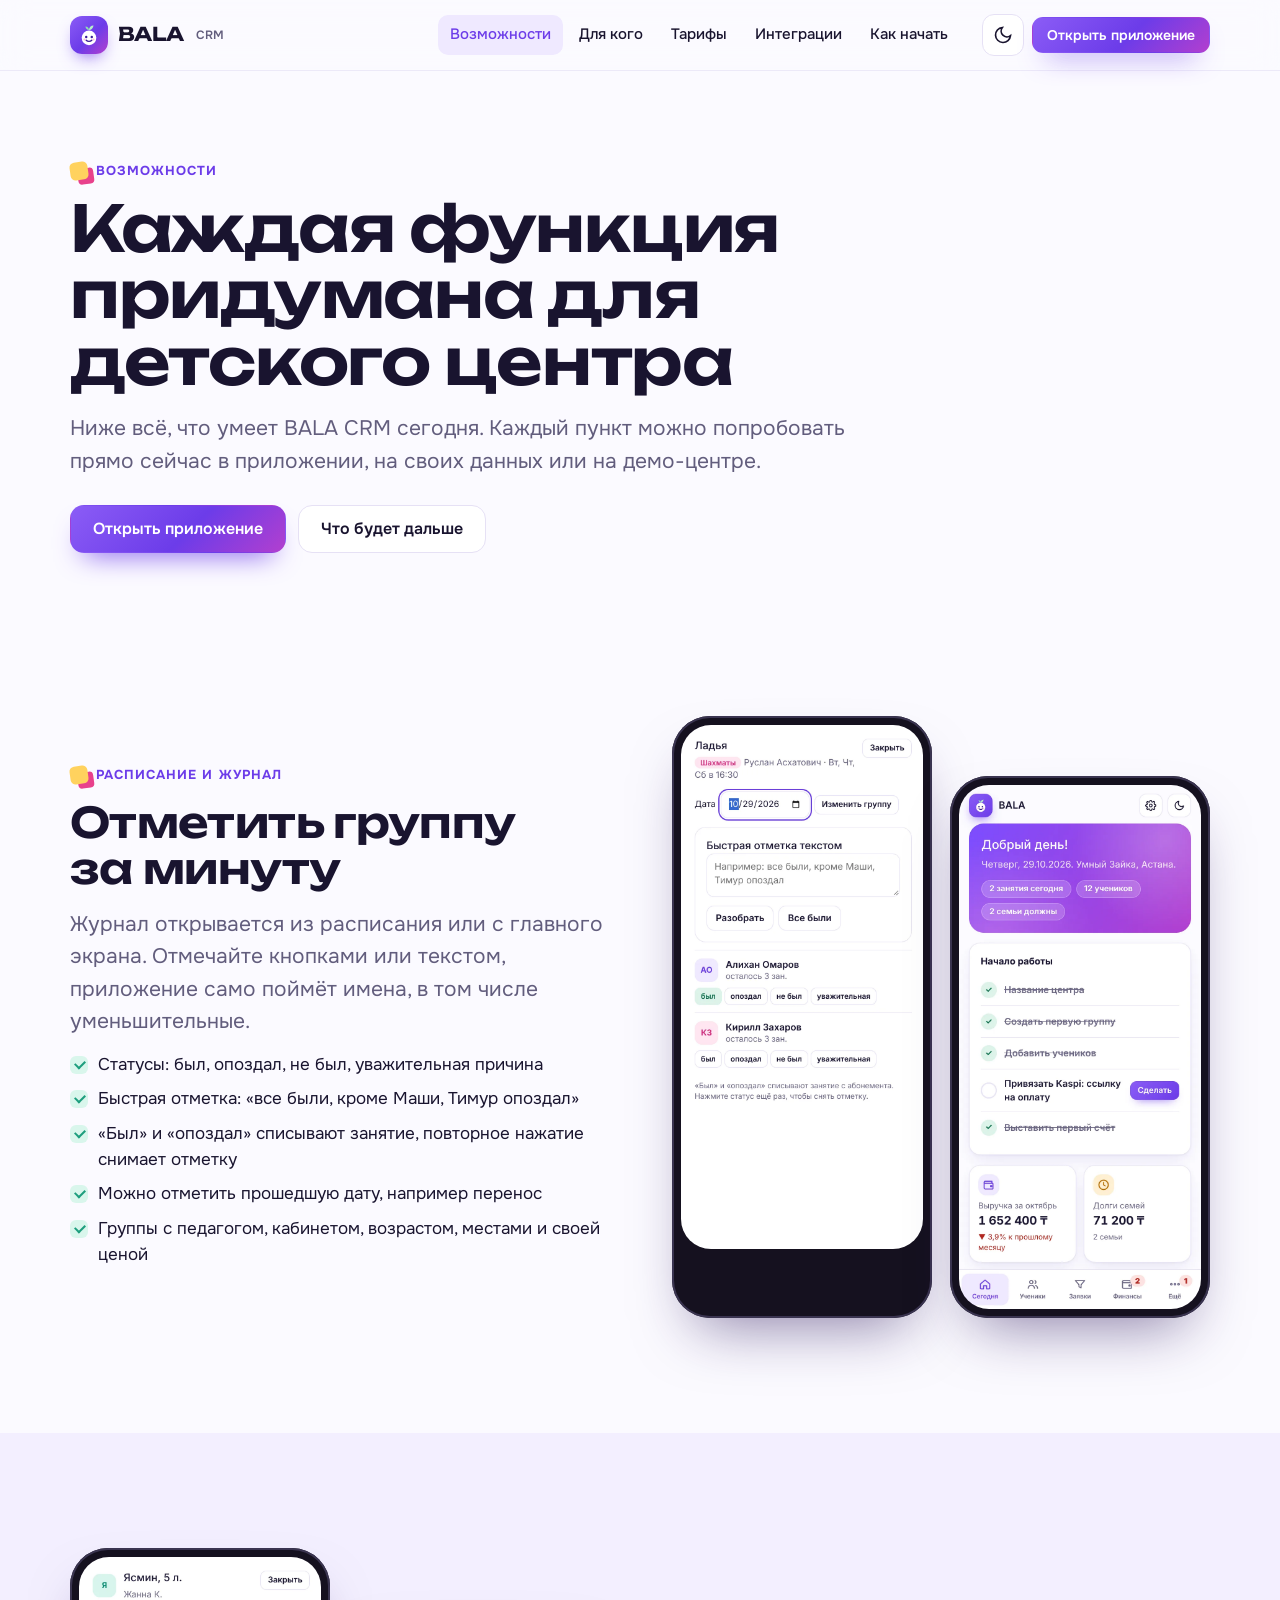
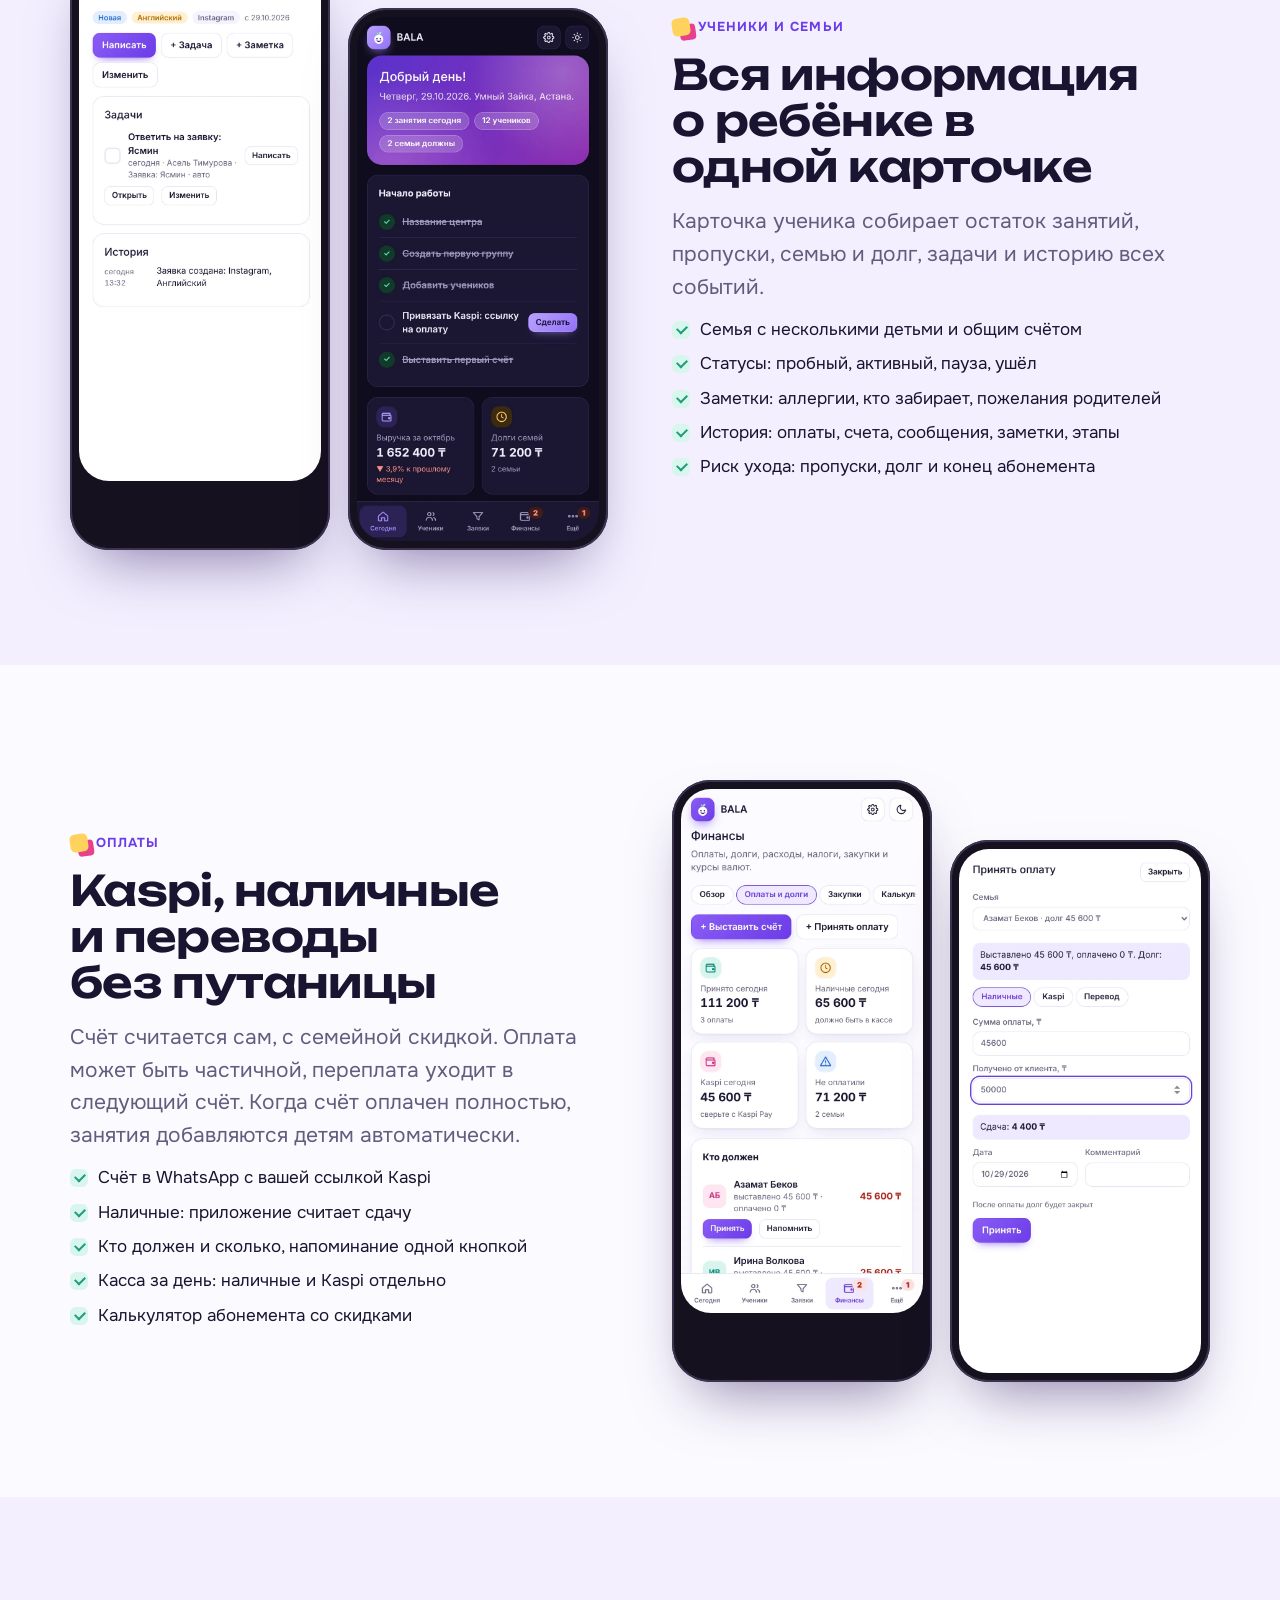
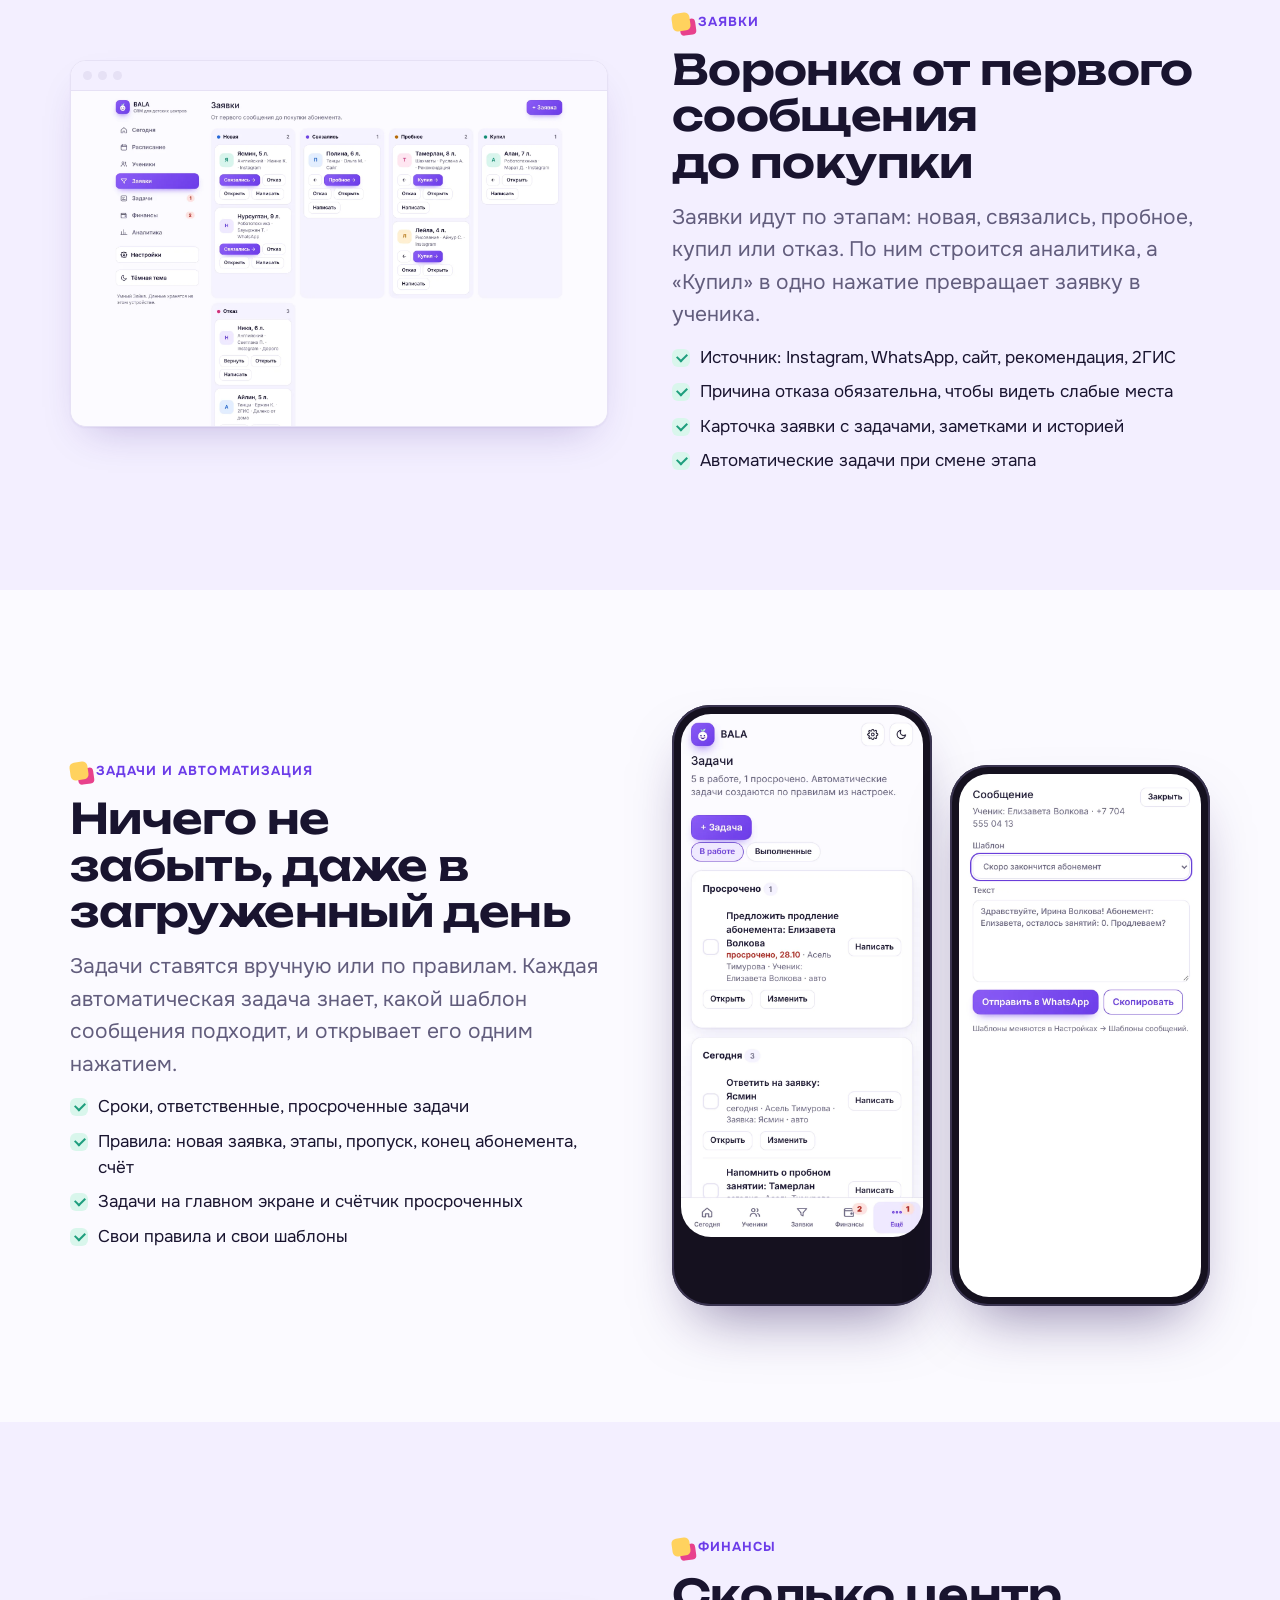
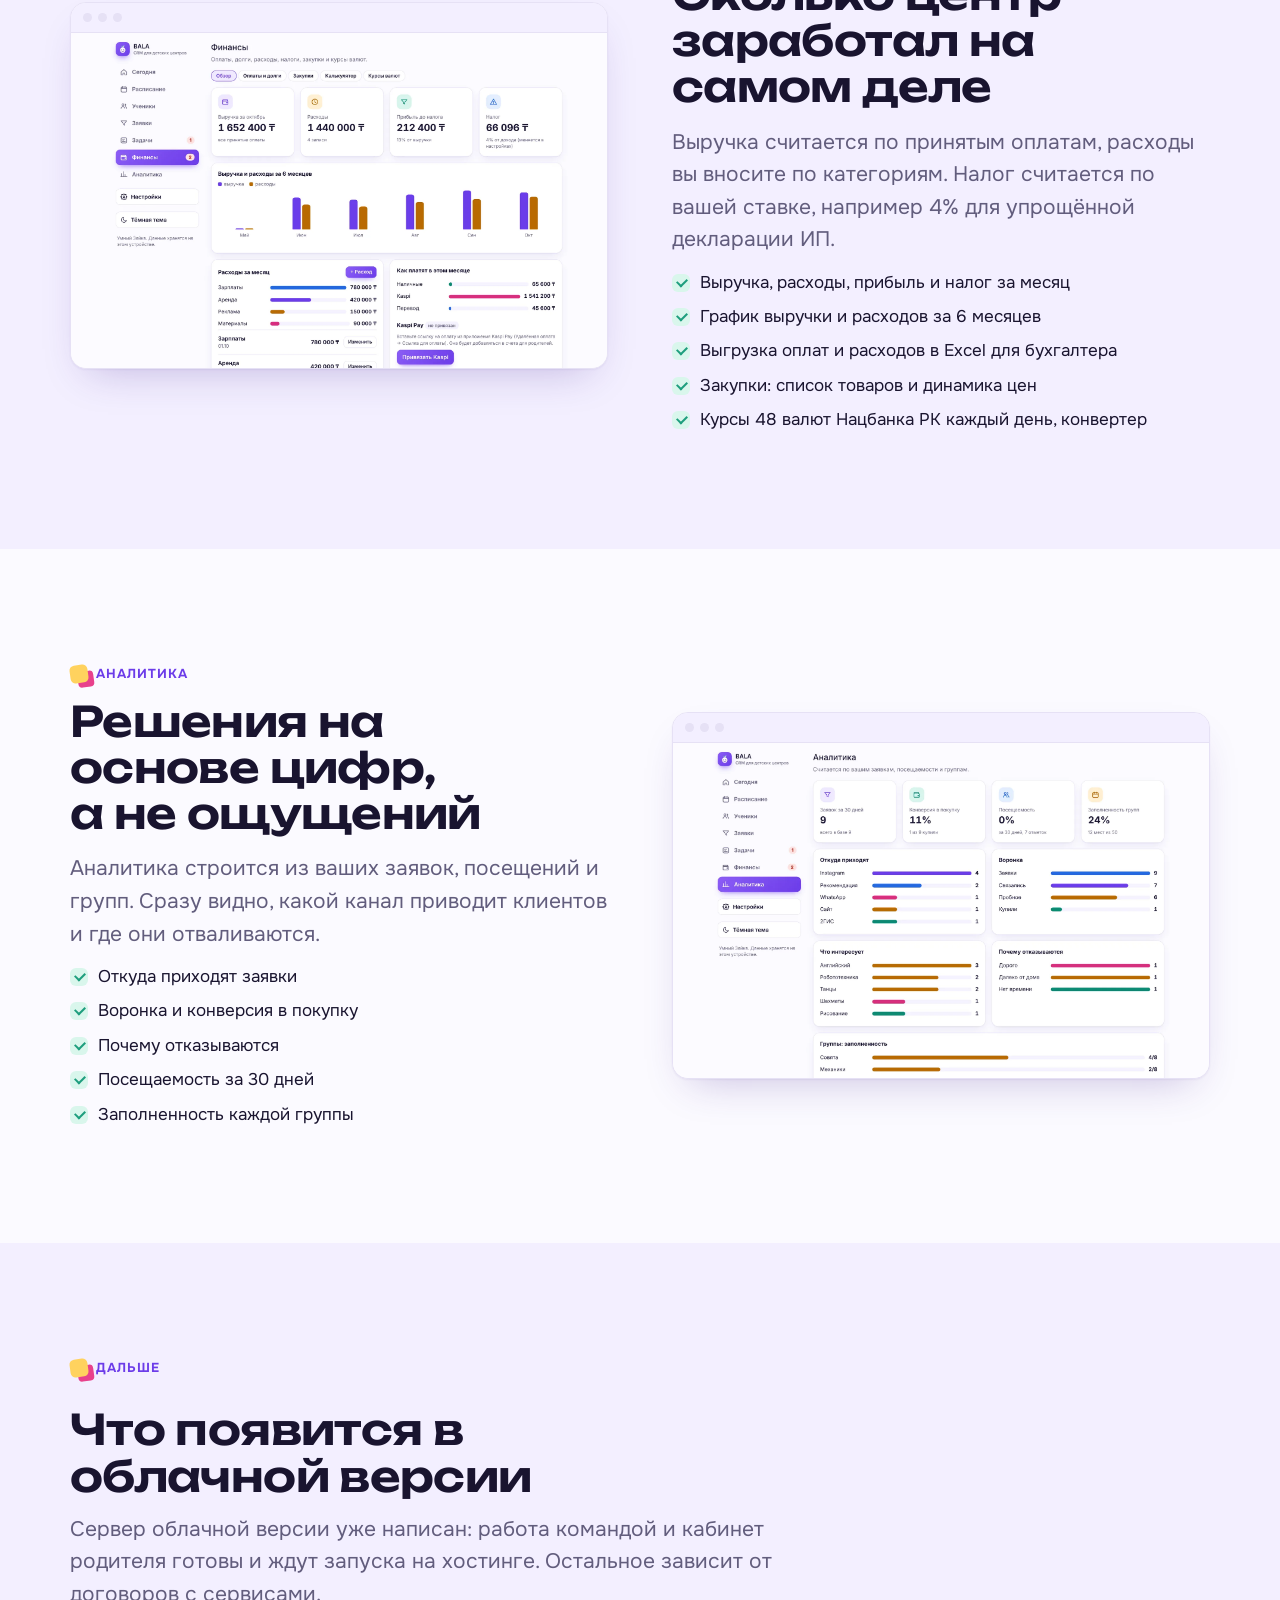
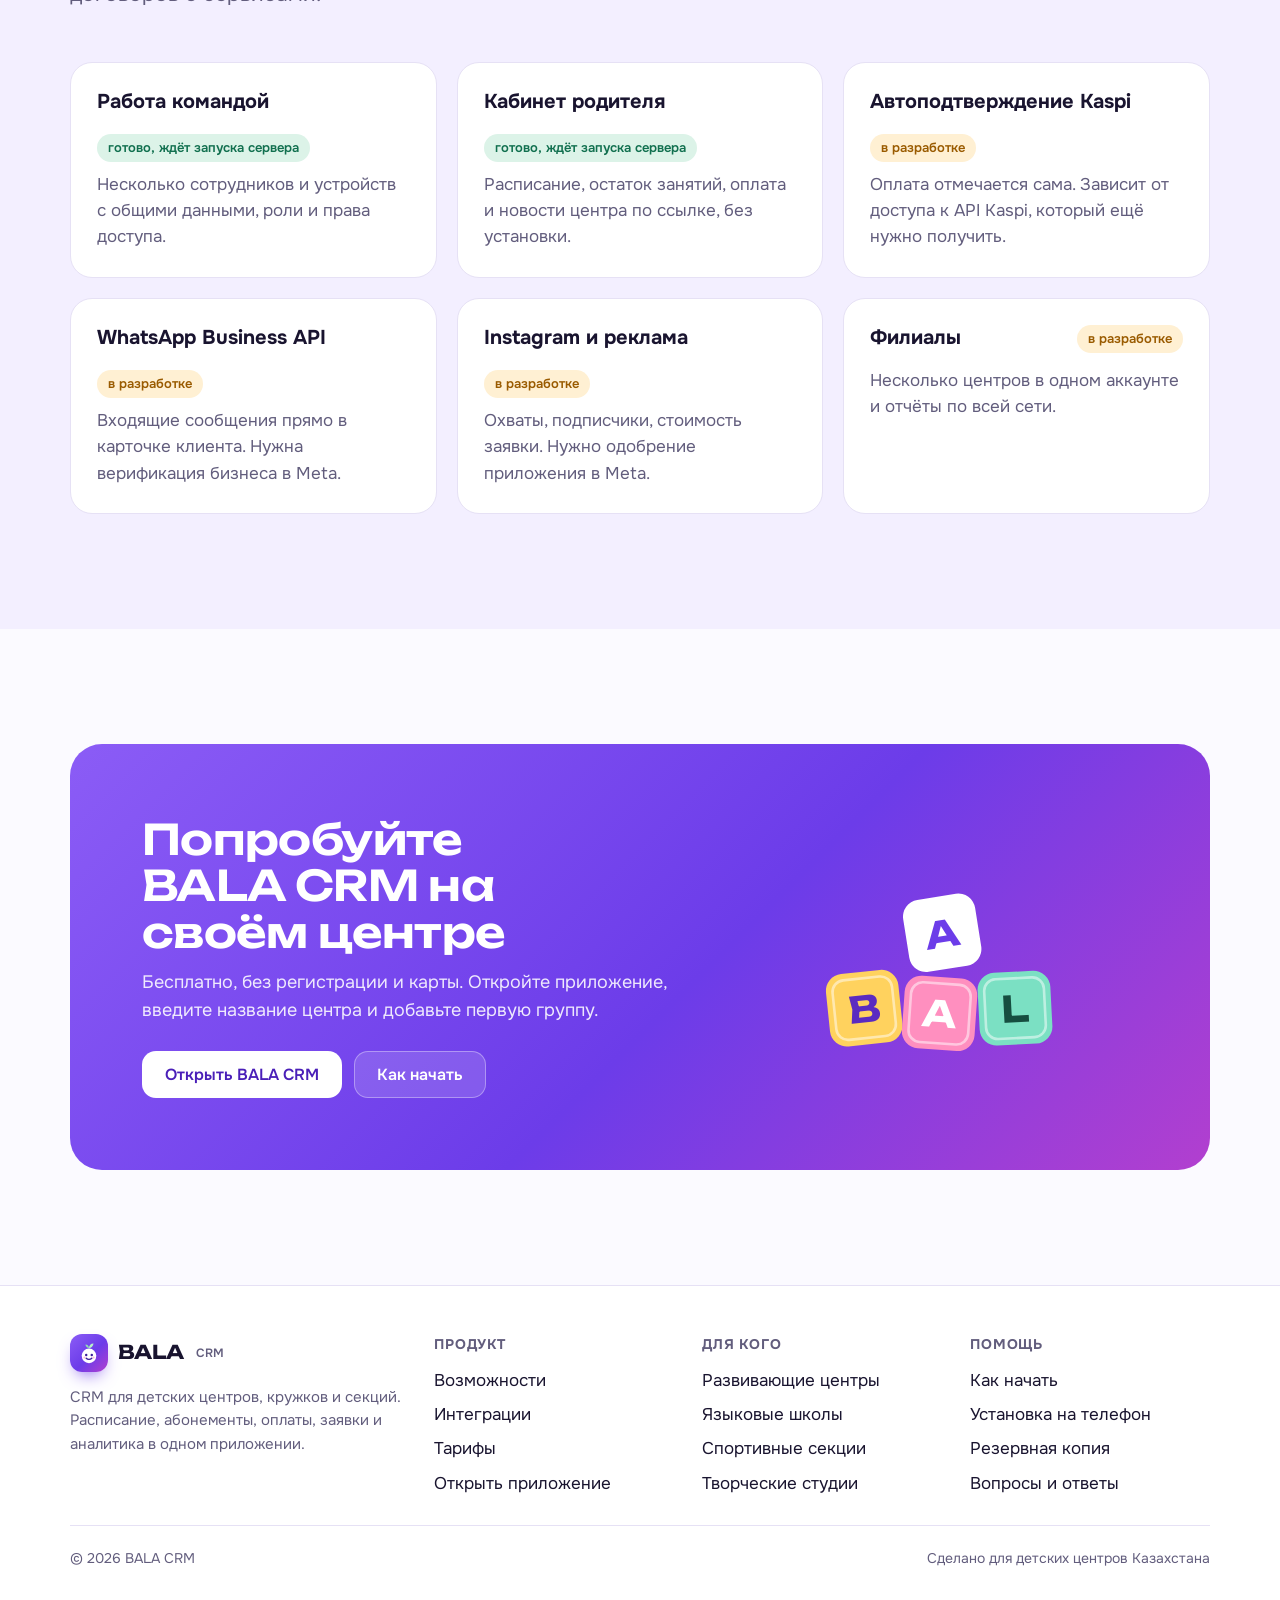
==== commit 5a6d6827: "Сервер BALA CRM: REST API, база, вход и роли, веб-клиент на API, тесты, Docker, CI - Starlette + Pyd" ====
--- a/features.html
+++ b/features.html
@@ -54,9 +54,9 @@
   <div class="media"><div class="browser"><div class="bar"><i></i><i></i><i></i></div><img src="assets/shots/desk-analytics.webp" alt="Аналитика" loading="lazy" decoding="async"></div></div></div></div></section>
 
 <section class="band" id="roadmap"><div class="wrap">
-  <div class="sec-head"><span class="eyebrow">Дальше</span><h2>Что появится в облачной версии</h2><p class="lead">Эти функции требуют сервера и договоров с сервисами, поэтому они в разработке. Мы не показываем их как готовые.</p></div>
+  <div class="sec-head"><span class="eyebrow">Дальше</span><h2>Что появится в облачной версии</h2><p class="lead">Сервер облачной версии уже написан: работа командой и кабинет родителя готовы и ждут запуска на хостинге. Остальное зависит от договоров с сервисами.</p></div>
   <div class="grid g3">
-    <div class="card"><div class="status-row"><h3>Работа командой</h3><span class="chip soon">в разработке</span></div><p>Несколько сотрудников и устройств с общими данными, роли и права доступа.</p></div><div class="card"><div class="status-row"><h3>Кабинет родителя</h3><span class="chip soon">в разработке</span></div><p>Расписание, остаток занятий, оплата и новости центра по ссылке, без установки.</p></div><div class="card"><div class="status-row"><h3>Автоподтверждение Kaspi</h3><span class="chip soon">в разработке</span></div><p>Оплата отмечается сама. Зависит от доступа к API Kaspi, который ещё нужно получить.</p></div><div class="card"><div class="status-row"><h3>WhatsApp Business API</h3><span class="chip soon">в разработке</span></div><p>Входящие сообщения прямо в карточке клиента. Нужна верификация бизнеса в Meta.</p></div><div class="card"><div class="status-row"><h3>Instagram и реклама</h3><span class="chip soon">в разработке</span></div><p>Охваты, подписчики, стоимость заявки. Нужно одобрение приложения в Meta.</p></div><div class="card"><div class="status-row"><h3>Филиалы</h3><span class="chip soon">в разработке</span></div><p>Несколько центров в одном аккаунте и отчёты по всей сети.</p></div>
+    <div class="card"><div class="status-row"><h3>Работа командой</h3><span class="chip now">готово, ждёт запуска сервера</span></div><p>Несколько сотрудников и устройств с общими данными, роли и права доступа.</p></div><div class="card"><div class="status-row"><h3>Кабинет родителя</h3><span class="chip now">готово, ждёт запуска сервера</span></div><p>Расписание, остаток занятий, оплата и новости центра по ссылке, без установки.</p></div><div class="card"><div class="status-row"><h3>Автоподтверждение Kaspi</h3><span class="chip soon">в разработке</span></div><p>Оплата отмечается сама. Зависит от доступа к API Kaspi, который ещё нужно получить.</p></div><div class="card"><div class="status-row"><h3>WhatsApp Business API</h3><span class="chip soon">в разработке</span></div><p>Входящие сообщения прямо в карточке клиента. Нужна верификация бизнеса в Meta.</p></div><div class="card"><div class="status-row"><h3>Instagram и реклама</h3><span class="chip soon">в разработке</span></div><p>Охваты, подписчики, стоимость заявки. Нужно одобрение приложения в Meta.</p></div><div class="card"><div class="status-row"><h3>Филиалы</h3><span class="chip soon">в разработке</span></div><p>Несколько центров в одном аккаунте и отчёты по всей сети.</p></div>
   </div>
 </div></section>
 <section><div class="wrap"><div class="cta">
